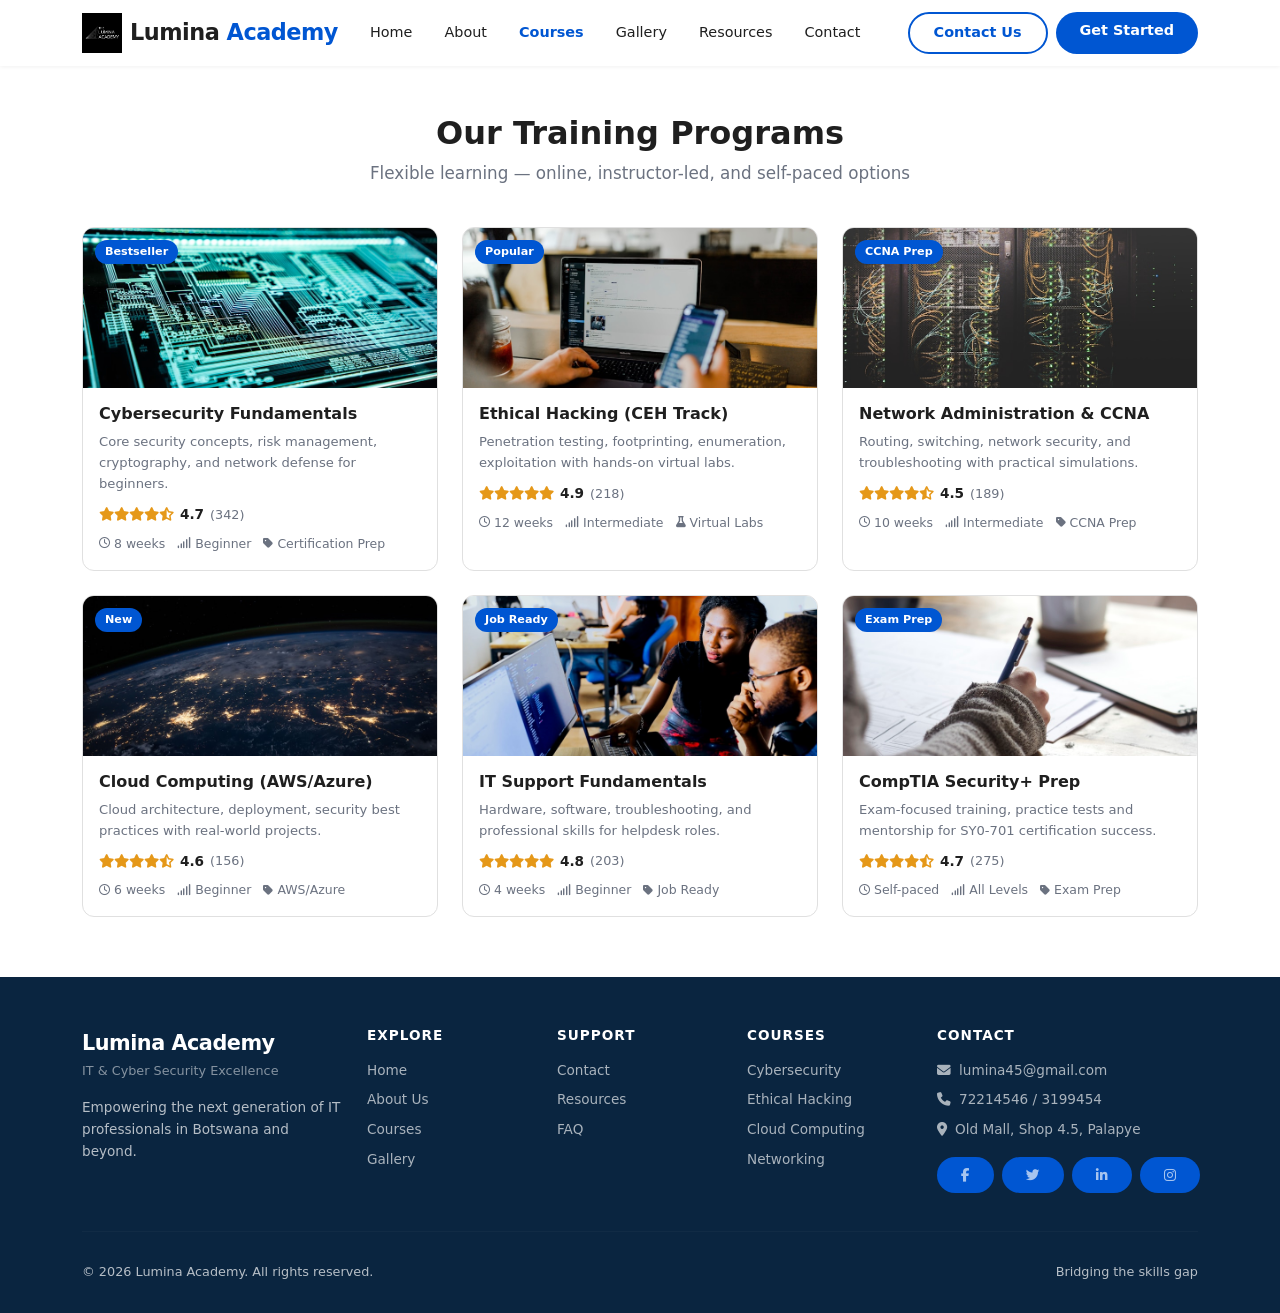
==== courses.html @ 288a31d2 "Initial commit - Lumina Academy website" ====
<!DOCTYPE html>
<html lang="en">
<head>
  <meta charset="UTF-8">
  <meta name="viewport" content="width=device-width, initial-scale=1.0">
  <title>Courses | Lumina Academy</title>
  <link rel="icon" type="image/x-icon" href="images/logo.jpg">
  <link href="https://cdn.jsdelivr.net/npm/bootstrap@5.3.0/dist/css/bootstrap.min.css" rel="stylesheet">
  <link rel="stylesheet" href="https://cdnjs.cloudflare.com/ajax/libs/font-awesome/6.4.0/css/all.min.css">
  <link rel="stylesheet" href="style.css">
</head>
<body>

<nav class="navbar navbar-expand-lg navbar-coursera sticky-top">
  <div class="container">
    <a class="navbar-brand d-flex align-items-center gap-2" href="index.html">
      <img src="images/logo.jpg" alt="Lumina">
      <span>Lumina <span style="color:var(--primary)">Academy</span></span>
    </a>
    <button class="navbar-toggler border-0" type="button" data-bs-toggle="collapse" data-bs-target="#navC">
      <span class="navbar-toggler-icon"></span>
    </button>
    <div class="collapse navbar-collapse" id="navC">
      <ul class="navbar-nav me-auto">
        <li class="nav-item"><a class="nav-link" href="index.html">Home</a></li>
        <li class="nav-item"><a class="nav-link" href="about.html">About</a></li>
        <li class="nav-item"><a class="nav-link active" href="courses.html">Courses</a></li>
        <li class="nav-item"><a class="nav-link" href="gallery.html">Gallery</a></li>
        <li class="nav-item"><a class="nav-link" href="resources.html">Resources</a></li>
        <li class="nav-item"><a class="nav-link" href="contact.html">Contact</a></li>
      </ul>
      <div class="d-flex gap-2">
        <a href="contact.html" class="btn btn-outline-coursera btn-sm">Contact Us</a>
        <a href="courses.html" class="btn btn-coursera btn-sm">Get Started</a>
      </div>
    </div>
  </div>
</nav>

<section class="container my-5">
  <div class="section-header">
    <h2>Our Training Programs</h2>
    <p>Flexible learning — online, instructor-led, and self-paced options</p>
  </div>

  <div class="row g-4">
    <div class="col-lg-4 col-md-6">
      <div class="course-card-coursera">
        <div class="thumb">
          <img src="images/course-cyber.jpg" alt="Cybersecurity">
          <span class="badge-top">Bestseller</span>
        </div>
        <div class="body">
          <h5>Cybersecurity Fundamentals</h5>
          <p>Core security concepts, risk management, cryptography, and network defense for beginners.</p>
          <div class="rating">
            <span class="stars"><i class="fas fa-star"></i><i class="fas fa-star"></i><i class="fas fa-star"></i><i class="fas fa-star"></i><i class="fas fa-star-half-alt"></i></span>
            <span class="score">4.7</span>
            <span class="count">(342)</span>
          </div>
          <div class="meta">
            <span><i class="far fa-clock"></i> 8 weeks</span>
            <span><i class="fas fa-signal"></i> Beginner</span>
            <span><i class="fas fa-tag"></i> Certification Prep</span>
          </div>
        </div>
      </div>
    </div>
    <div class="col-lg-4 col-md-6">
      <div class="course-card-coursera">
        <div class="thumb">
          <img src="images/course-hacking.jpg" alt="Ethical Hacking">
          <span class="badge-top">Popular</span>
        </div>
        <div class="body">
          <h5>Ethical Hacking (CEH Track)</h5>
          <p>Penetration testing, footprinting, enumeration, exploitation with hands-on virtual labs.</p>
          <div class="rating">
            <span class="stars"><i class="fas fa-star"></i><i class="fas fa-star"></i><i class="fas fa-star"></i><i class="fas fa-star"></i><i class="fas fa-star"></i></span>
            <span class="score">4.9</span>
            <span class="count">(218)</span>
          </div>
          <div class="meta">
            <span><i class="far fa-clock"></i> 12 weeks</span>
            <span><i class="fas fa-signal"></i> Intermediate</span>
            <span><i class="fas fa-flask"></i> Virtual Labs</span>
          </div>
        </div>
      </div>
    </div>
    <div class="col-lg-4 col-md-6">
      <div class="course-card-coursera">
        <div class="thumb">
          <img src="images/course-network.jpg" alt="Network Administration">
          <span class="badge-top">CCNA Prep</span>
        </div>
        <div class="body">
          <h5>Network Administration & CCNA</h5>
          <p>Routing, switching, network security, and troubleshooting with practical simulations.</p>
          <div class="rating">
            <span class="stars"><i class="fas fa-star"></i><i class="fas fa-star"></i><i class="fas fa-star"></i><i class="fas fa-star"></i><i class="fas fa-star-half-alt"></i></span>
            <span class="score">4.5</span>
            <span class="count">(189)</span>
          </div>
          <div class="meta">
            <span><i class="far fa-clock"></i> 10 weeks</span>
            <span><i class="fas fa-signal"></i> Intermediate</span>
            <span><i class="fas fa-tag"></i> CCNA Prep</span>
          </div>
        </div>
      </div>
    </div>
    <div class="col-lg-4 col-md-6">
      <div class="course-card-coursera">
        <div class="thumb">
          <img src="images/course-cloud.jpg" alt="Cloud Computing">
          <span class="badge-top">New</span>
        </div>
        <div class="body">
          <h5>Cloud Computing (AWS/Azure)</h5>
          <p>Cloud architecture, deployment, security best practices with real-world projects.</p>
          <div class="rating">
            <span class="stars"><i class="fas fa-star"></i><i class="fas fa-star"></i><i class="fas fa-star"></i><i class="fas fa-star"></i><i class="fas fa-star-half-alt"></i></span>
            <span class="score">4.6</span>
            <span class="count">(156)</span>
          </div>
          <div class="meta">
            <span><i class="far fa-clock"></i> 6 weeks</span>
            <span><i class="fas fa-signal"></i> Beginner</span>
            <span><i class="fas fa-tag"></i> AWS/Azure</span>
          </div>
        </div>
      </div>
    </div>
    <div class="col-lg-4 col-md-6">
      <div class="course-card-coursera">
        <div class="thumb">
          <img src="images/course-it.jpg" alt="IT Support">
          <span class="badge-top">Job Ready</span>
        </div>
        <div class="body">
          <h5>IT Support Fundamentals</h5>
          <p>Hardware, software, troubleshooting, and professional skills for helpdesk roles.</p>
          <div class="rating">
            <span class="stars"><i class="fas fa-star"></i><i class="fas fa-star"></i><i class="fas fa-star"></i><i class="fas fa-star"></i><i class="fas fa-star"></i></span>
            <span class="score">4.8</span>
            <span class="count">(203)</span>
          </div>
          <div class="meta">
            <span><i class="far fa-clock"></i> 4 weeks</span>
            <span><i class="fas fa-signal"></i> Beginner</span>
            <span><i class="fas fa-tag"></i> Job Ready</span>
          </div>
        </div>
      </div>
    </div>
    <div class="col-lg-4 col-md-6">
      <div class="course-card-coursera">
        <div class="thumb">
          <img src="images/course-comptia.jpg" alt="CompTIA Security+">
          <span class="badge-top">Exam Prep</span>
        </div>
        <div class="body">
          <h5>CompTIA Security+ Prep</h5>
          <p>Exam-focused training, practice tests and mentorship for SY0-701 certification success.</p>
          <div class="rating">
            <span class="stars"><i class="fas fa-star"></i><i class="fas fa-star"></i><i class="fas fa-star"></i><i class="fas fa-star"></i><i class="fas fa-star-half-alt"></i></span>
            <span class="score">4.7</span>
            <span class="count">(275)</span>
          </div>
          <div class="meta">
            <span><i class="far fa-clock"></i> Self-paced</span>
            <span><i class="fas fa-signal"></i> All Levels</span>
            <span><i class="fas fa-tag"></i> Exam Prep</span>
          </div>
        </div>
      </div>
    </div>
  </div>
</section>

<footer class="footer-coursera">
  <div class="container">
    <div class="row g-4">
      <div class="col-lg-3">
        <div class="brand-footer">Lumina Academy <small>IT & Cyber Security Excellence</small></div>
        <p class="mt-3" style="font-size:0.85rem;">Empowering the next generation of IT professionals in Botswana and beyond.</p>
      </div>
      <div class="col-6 col-lg-2">
        <h6>Explore</h6>
        <a href="index.html">Home</a>
        <a href="about.html">About Us</a>
        <a href="courses.html">Courses</a>
        <a href="gallery.html">Gallery</a>
      </div>
      <div class="col-6 col-lg-2">
        <h6>Support</h6>
        <a href="contact.html">Contact</a>
        <a href="resources.html">Resources</a>
        <a href="about.html">FAQ</a>
      </div>
      <div class="col-6 col-lg-2">
        <h6>Courses</h6>
        <a href="courses.html">Cybersecurity</a>
        <a href="courses.html">Ethical Hacking</a>
        <a href="courses.html">Cloud Computing</a>
        <a href="courses.html">Networking</a>
      </div>
      <div class="col-6 col-lg-3">
        <h6>Contact</h6>
        <a href="#"><i class="fas fa-envelope me-2"></i>lumina45@gmail.com</a>
        <a href="#"><i class="fas fa-phone me-2"></i>72214546 / 3199454</a>
        <a href="#"><i class="fas fa-map-marker-alt me-2"></i>Old Mall, Shop 4.5, Palapye</a>
        <div class="mt-3 d-flex gap-2">
          <a href="#" class="btn btn-coursera btn-sm"><i class="fab fa-facebook-f"></i></a>
          <a href="#" class="btn btn-coursera btn-sm"><i class="fab fa-twitter"></i></a>
          <a href="#" class="btn btn-coursera btn-sm"><i class="fab fa-linkedin-in"></i></a>
          <a href="#" class="btn btn-coursera btn-sm"><i class="fab fa-instagram"></i></a>
        </div>
      </div>
    </div>
    <hr>
    <div class="bottom">
      <small>&copy; 2026 Lumina Academy. All rights reserved.</small>
      <small>Bridging the skills gap</small>
    </div>
  </div>
</footer>

<script src="https://cdn.jsdelivr.net/npm/bootstrap@5.3.0/dist/js/bootstrap.bundle.min.js"></script>
</body>
</html>
---- style.css ----
/* === COURSERA-INSPIRED THEME === */
:root {
  --primary: #0056d2;
  --primary-dark: #003d99;
  --primary-light: #e8f0fe;
  --dark: #1f1f1f;
  --gray: #6b7280;
  --light-gray: #f5f5f5;
  --border: #e0e0e0;
  --white: #ffffff;
  --success: #059669;
  --star: #e59819;
  --font: 'Segoe UI', system-ui, -apple-system, sans-serif;
  --shadow: 0 2px 8px rgba(0,0,0,0.08);
  --shadow-hover: 0 8px 30px rgba(0,0,0,0.12);
  --radius: 12px;
}

* { margin: 0; padding: 0; box-sizing: border-box; }

body {
  font-family: var(--font);
  background: var(--white);
  color: var(--dark);
  line-height: 1.6;
}

/* === NAVBAR === */
.navbar-coursera {
  background: var(--white) !important;
  box-shadow: 0 1px 4px rgba(0,0,0,0.06);
  padding: 0.5rem 0;
}
.navbar-coursera .navbar-brand {
  font-weight: 800;
  font-size: 1.4rem;
  color: var(--dark);
  letter-spacing: -0.5px;
}
.navbar-coursera .navbar-brand img {
  height: 40px;
  width: 40px;
  object-fit: cover;
  border-radius: 0;
}
.navbar-coursera .nav-link {
  color: var(--dark) !important;
  font-weight: 500;
  font-size: 0.9rem;
  padding: 0.5rem 1rem !important;
  transition: color 0.2s;
}
.navbar-coursera .nav-link:hover,
.navbar-coursera .nav-link.active {
  color: var(--primary) !important;
}
.navbar-coursera .nav-link.active {
  font-weight: 700;
}
.btn-coursera {
  background: var(--primary);
  color: white;
  border: none;
  font-weight: 600;
  padding: 0.5rem 1.5rem;
  border-radius: 40px;
  font-size: 0.9rem;
  transition: background 0.2s;
}
.btn-coursera:hover {
  background: var(--primary-dark);
  color: white;
}
.btn-outline-coursera {
  background: transparent;
  color: var(--primary);
  border: 2px solid var(--primary);
  font-weight: 600;
  padding: 0.5rem 1.5rem;
  border-radius: 40px;
  font-size: 0.9rem;
}
.btn-outline-coursera:hover {
  background: var(--primary);
  color: white;
}

/* === HERO === */
.hero-coursera {
  background: linear-gradient(135deg, #0a2540 0%, #1a3a5c 50%, #0d47a1 100%);
  color: white;
  padding: 80px 0;
  position: relative;
  overflow: hidden;
}
.hero-coursera::after {
  content: '';
  position: absolute;
  right: -100px;
  top: -100px;
  width: 500px;
  height: 500px;
  border-radius: 50%;
  background: rgba(255,255,255,0.03);
}
.hero-coursera h1 {
  font-weight: 800;
  font-size: 2.8rem;
  line-height: 1.2;
  letter-spacing: -1px;
}
.hero-coursera p {
  font-size: 1.15rem;
  opacity: 0.9;
  max-width: 600px;
}
.hero-search {
  max-width: 550px;
  position: relative;
}
.hero-search input {
  width: 100%;
  padding: 16px 20px;
  border-radius: 40px;
  border: none;
  font-size: 1rem;
  padding-right: 140px;
  box-shadow: 0 4px 20px rgba(0,0,0,0.15);
}
.hero-search .btn {
  position: absolute;
  right: 6px;
  top: 6px;
  padding: 10px 28px;
  border-radius: 40px;
  font-weight: 600;
}
.hero-trust {
  display: flex;
  align-items: center;
  gap: 30px;
  margin-top: 40px;
  flex-wrap: wrap;
}
.hero-trust small {
  opacity: 0.6;
  font-size: 0.8rem;
  text-transform: uppercase;
  letter-spacing: 1px;
}
.hero-trust .logos {
  display: flex;
  gap: 24px;
  align-items: center;
  color: rgba(255,255,255,0.5);
  font-weight: 600;
  font-size: 0.85rem;
}

/* === SECTION HEADERS === */
.section-header {
  text-align: center;
  margin-bottom: 40px;
}
.section-header h2 {
  font-weight: 700;
  font-size: 2rem;
  color: var(--dark);
}
.section-header p {
  color: var(--gray);
  font-size: 1.05rem;
}

/* === CATEGORY CARDS === */
.category-card {
  background: white;
  border: 1px solid var(--border);
  border-radius: var(--radius);
  padding: 28px 20px;
  text-align: center;
  transition: all 0.3s;
  cursor: pointer;
  text-decoration: none;
  display: block;
  color: var(--dark);
}
.category-card:hover {
  box-shadow: var(--shadow-hover);
  transform: translateY(-3px);
  border-color: var(--primary);
  color: var(--dark);
}
.category-card .icon {
  width: 56px;
  height: 56px;
  background: var(--primary-light);
  border-radius: 50%;
  display: flex;
  align-items: center;
  justify-content: center;
  margin: 0 auto 12px;
  font-size: 24px;
  color: var(--primary);
}
.category-card h6 {
  font-weight: 600;
  font-size: 0.95rem;
  margin-bottom: 4px;
}
.category-card small {
  color: var(--gray);
  font-size: 0.8rem;
}

/* === COURSE CARDS (Coursera style) === */
.course-card-coursera {
  background: white;
  border: 1px solid var(--border);
  border-radius: var(--radius);
  overflow: hidden;
  transition: all 0.3s;
  height: 100%;
}
.course-card-coursera:hover {
  box-shadow: var(--shadow-hover);
  transform: translateY(-4px);
}
.course-card-coursera .thumb {
  position: relative;
  height: 160px;
  overflow: hidden;
}
.course-card-coursera .thumb img {
  width: 100%;
  height: 100%;
  object-fit: cover;
  transition: transform 0.4s;
}
.course-card-coursera:hover .thumb img {
  transform: scale(1.05);
}
.course-card-coursera .thumb .badge-top {
  position: absolute;
  top: 12px;
  left: 12px;
  background: var(--primary);
  color: white;
  font-size: 0.7rem;
  padding: 3px 10px;
  border-radius: 20px;
  font-weight: 600;
}
.course-card-coursera .body {
  padding: 16px;
}
.course-card-coursera .body .partner {
  font-size: 0.75rem;
  color: var(--gray);
  font-weight: 500;
  margin-bottom: 4px;
}
.course-card-coursera .body h5 {
  font-weight: 700;
  font-size: 1rem;
  margin-bottom: 6px;
  line-height: 1.3;
}
.course-card-coursera .body p {
  font-size: 0.82rem;
  color: var(--gray);
  margin-bottom: 10px;
}
.course-card-coursera .rating {
  display: flex;
  align-items: center;
  gap: 6px;
  margin-bottom: 8px;
}
.course-card-coursera .rating .stars {
  color: var(--star);
  font-size: 0.85rem;
}
.course-card-coursera .rating .score {
  font-weight: 700;
  font-size: 0.85rem;
  color: var(--dark);
}
.course-card-coursera .rating .count {
  font-size: 0.8rem;
  color: var(--gray);
}
.course-card-coursera .meta {
  display: flex;
  gap: 12px;
  font-size: 0.78rem;
  color: var(--gray);
}
.course-card-coursera .meta span {
  display: flex;
  align-items: center;
  gap: 4px;
}
.course-card-coursera .meta i {
  font-size: 0.7rem;
}

/* === ABOUT PAGE === */
.about-coursera {
  max-width: 900px;
  margin: 0 auto;
}
.about-coursera h2 {
  font-weight: 700;
  font-size: 1.8rem;
  margin-bottom: 20px;
}
.about-coursera .lead {
  font-size: 1.1rem;
  color: var(--gray);
}
.mission-coursera {
  background: var(--primary-light);
  border-radius: var(--radius);
  padding: 30px;
  margin: 30px 0;
  border-left: 4px solid var(--primary);
}
.mission-coursera h3 {
  color: var(--primary);
  font-weight: 700;
  margin-bottom: 8px;
}
.value-card-coursera {
  background: white;
  border: 1px solid var(--border);
  border-radius: var(--radius);
  padding: 28px 20px;
  text-align: center;
  transition: all 0.3s;
}
.value-card-coursera:hover {
  box-shadow: var(--shadow-hover);
  transform: translateY(-3px);
}
.value-card-coursera i {
  font-size: 32px;
  color: var(--primary);
  margin-bottom: 12px;
}
.value-card-coursera h5 {
  font-weight: 700;
  font-size: 1rem;
}
.value-card-coursera p {
  font-size: 0.85rem;
  color: var(--gray);
}

/* === GALLERY === */
.gallery-coursera .item {
  border-radius: var(--radius);
  overflow: hidden;
  position: relative;
  cursor: pointer;
  border: 1px solid var(--border);
}
.gallery-coursera .item img {
  width: 100%;
  height: 220px;
  object-fit: cover;
  display: block;
  transition: transform 0.4s;
}
.gallery-coursera .item:hover img {
  transform: scale(1.08);
}
.gallery-coursera .item .overlay {
  position: absolute;
  bottom: 0;
  left: 0;
  right: 0;
  background: linear-gradient(transparent, rgba(0,0,0,0.8));
  padding: 20px;
  color: white;
}
.gallery-coursera .item .overlay h6 {
  font-weight: 700;
  margin-bottom: 2px;
}
.gallery-coursera .item .overlay small {
  opacity: 0.85;
}

/* === RESOURCES === */
.resource-card-coursera {
  background: white;
  border: 1px solid var(--border);
  border-radius: var(--radius);
  padding: 24px;
  height: 100%;
  transition: all 0.3s;
}
.resource-card-coursera:hover {
  box-shadow: var(--shadow-hover);
  transform: translateY(-3px);
}
.resource-card-coursera h4 {
  font-weight: 700;
  font-size: 1.1rem;
  color: var(--dark);
  margin-bottom: 16px;
}
.resource-card-coursera h4 i {
  color: var(--primary);
  margin-right: 8px;
}
.resource-card-coursera ul {
  list-style: none;
  padding: 0;
}
.resource-card-coursera li {
  padding: 8px 0;
  border-bottom: 1px solid var(--border);
}
.resource-card-coursera li:last-child {
  border-bottom: none;
}
.resource-card-coursera a {
  text-decoration: none;
  color: var(--dark);
  font-size: 0.9rem;
  font-weight: 500;
  display: flex;
  align-items: center;
  gap: 8px;
  transition: color 0.2s;
}
.resource-card-coursera a i {
  color: var(--primary);
  font-size: 0.85rem;
  width: 16px;
}
.resource-card-coursera a:hover {
  color: var(--primary);
}

/* === CONTACT === */
.contact-coursera .info-card {
  background: var(--primary-light);
  border-radius: var(--radius);
  padding: 30px;
  height: 100%;
}
.contact-coursera .info-card h4 {
  font-weight: 700;
  margin-bottom: 20px;
}
.contact-coursera .info-item {
  display: flex;
  gap: 12px;
  margin-bottom: 18px;
}
.contact-coursera .info-item i {
  color: var(--primary);
  font-size: 1.1rem;
  width: 20px;
  margin-top: 3px;
}
.contact-coursera .info-item strong {
  display: block;
  font-size: 0.85rem;
}
.contact-coursera .info-item span {
  font-size: 0.9rem;
  color: var(--gray);
}
.contact-coursera .form-card {
  background: white;
  border: 1px solid var(--border);
  border-radius: var(--radius);
  padding: 30px;
}
.contact-coursera .form-card h4 {
  font-weight: 700;
  margin-bottom: 20px;
}
.contact-coursera .form-control, .contact-coursera .form-select {
  border: 2px solid var(--border);
  border-radius: 8px;
  padding: 12px 16px;
  font-size: 0.9rem;
}
.contact-coursera .form-control:focus, .contact-coursera .form-select:focus {
  border-color: var(--primary);
  box-shadow: 0 0 0 3px rgba(0,86,210,0.1);
}

/* === FOOTER (Coursera style) === */
.footer-coursera {
  background: #0a2540;
  color: rgba(255,255,255,0.7);
  padding: 50px 0 30px;
  margin-top: 60px;
}
.footer-coursera h6 {
  color: white;
  font-weight: 700;
  font-size: 0.85rem;
  text-transform: uppercase;
  letter-spacing: 1px;
  margin-bottom: 16px;
}
.footer-coursera a {
  color: rgba(255,255,255,0.65);
  text-decoration: none;
  font-size: 0.85rem;
  display: block;
  margin-bottom: 8px;
  transition: color 0.2s;
}
.footer-coursera a:hover {
  color: white;
}
.footer-coursera .brand-footer {
  font-weight: 800;
  font-size: 1.3rem;
  color: white;
  letter-spacing: -0.5px;
}
.footer-coursera .brand-footer small {
  font-weight: 400;
  font-size: 0.8rem;
  color: rgba(255,255,255,0.5);
  display: block;
  letter-spacing: 0;
}
.footer-coursera hr {
  border-color: rgba(255,255,255,0.1);
  margin: 30px 0;
}
.footer-coursera .bottom {
  display: flex;
  justify-content: space-between;
  align-items: center;
  flex-wrap: wrap;
  gap: 10px;
}
.footer-coursera .bottom small {
  font-size: 0.8rem;
}

/* === TESTIMONIALS === */
.testimonial-card {
  background: white;
  border: 1px solid var(--border);
  border-radius: var(--radius);
  padding: 28px;
  transition: all 0.3s;
}
.testimonial-card:hover {
  box-shadow: var(--shadow-hover);
}
.testimonial-card .quote {
  font-size: 0.9rem;
  color: var(--gray);
  font-style: italic;
  margin-bottom: 16px;
  line-height: 1.6;
}
.testimonial-card .author {
  display: flex;
  align-items: center;
  gap: 12px;
}
.testimonial-card .author .avatar {
  width: 44px;
  height: 44px;
  border-radius: 50%;
  background: var(--primary-light);
  display: flex;
  align-items: center;
  justify-content: center;
  color: var(--primary);
  font-weight: 700;
  font-size: 1.1rem;
}
.testimonial-card .author strong {
  font-size: 0.9rem;
  display: block;
}
.testimonial-card .author small {
  color: var(--gray);
  font-size: 0.8rem;
}

/* === RESPONSIVE === */
@media (max-width: 768px) {
  .hero-coursera h1 { font-size: 2rem; }
  .hero-coursera { padding: 50px 0; }
  .hero-search input { padding-right: 20px; }
  .hero-search .btn { position: relative; right: auto; top: auto; width: 100%; margin-top: 10px; }
  .hero-trust { flex-direction: column; align-items: flex-start; }
  .section-header h2 { font-size: 1.5rem; }
  .footer-coursera .bottom { flex-direction: column; text-align: center; }
}
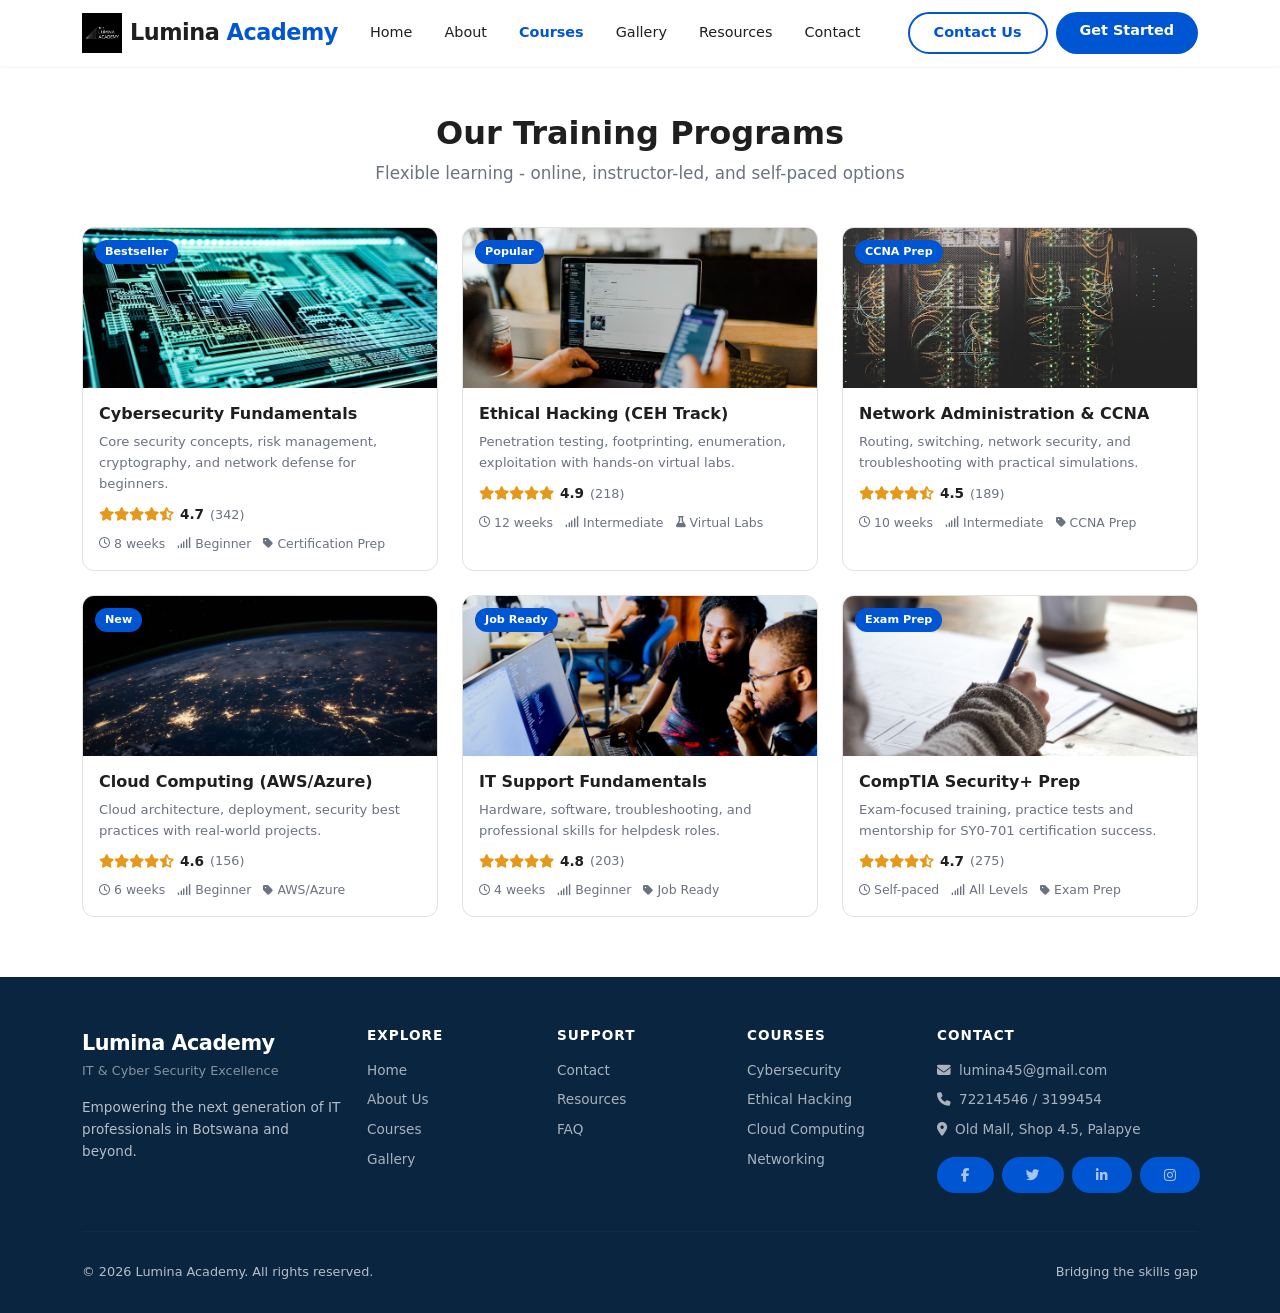
==== commit fe9c218a: "Update courses.html" ====
--- a/courses.html
+++ b/courses.html
@@ -40,7 +40,7 @@
 <section class="container my-5">
   <div class="section-header">
     <h2>Our Training Programs</h2>
-    <p>Flexible learning — online, instructor-led, and self-paced options</p>
+    <p>Flexible learning - online, instructor-led, and self-paced options</p>
   </div>
 
   <div class="row g-4">
--- a/style.css
+++ b/style.css
@@ -595,12 +595,100 @@
 }
 
 /* === RESPONSIVE === */
+
+/* Large tablets / small desktops */
+@media (max-width: 992px) {
+  .hero-coursera h1 { font-size: 2.4rem; }
+  .navbar-coursera .navbar-brand { font-size: 1.1rem; }
+  .navbar-coursera .navbar-brand img { height: 34px; width: 34px; }
+  .footer-coursera .col-lg-3:first-child { margin-bottom: 20px; }
+}
+
+/* Tablets */
 @media (max-width: 768px) {
-  .hero-coursera h1 { font-size: 2rem; }
   .hero-coursera { padding: 50px 0; }
-  .hero-search input { padding-right: 20px; }
-  .hero-search .btn { position: relative; right: auto; top: auto; width: 100%; margin-top: 10px; }
-  .hero-trust { flex-direction: column; align-items: flex-start; }
+  .hero-coursera h1 { font-size: 1.8rem; letter-spacing: 0; }
+  .hero-coursera p { font-size: 1rem; }
+  .hero-search input { padding-right: 20px; font-size: 0.95rem; padding: 14px 16px; }
+  .hero-search .btn { position: relative; right: auto; top: auto; width: 100%; margin-top: 8px; border-radius: 40px; }
+  .hero-trust { flex-direction: column; align-items: flex-start; gap: 10px; }
+  .hero-trust .logos { font-size: 0.8rem; gap: 16px; }
   .section-header h2 { font-size: 1.5rem; }
+  .section-header p { font-size: 0.95rem; }
+  .section-header { margin-bottom: 28px; }
+  .course-card-coursera .thumb { height: 140px; }
+  .course-card-coursera .meta { flex-wrap: wrap; gap: 6px; }
+  .gallery-coursera .item img { height: 180px; }
+  .about-coursera h2 { font-size: 1.5rem; }
+  .mission-coursera { padding: 20px; }
+  .contact-coursera .info-card,
+  .contact-coursera .form-card { padding: 20px; }
+  .contact-coursera .form-control { font-size: 16px; }
+  .resource-card-coursera { padding: 18px; }
+  .testimonial-card { padding: 20px; }
+  .footer-coursera { padding: 36px 0 24px; }
   .footer-coursera .bottom { flex-direction: column; text-align: center; }
-}
+  .navbar-coursera .navbar-brand { font-size: 1rem; }
+  .navbar-coursera .navbar-brand img { height: 30px; width: 30px; }
+  .navbar-coursera .nav-link { padding: 0.5rem 0 !important; border-bottom: 1px solid #f0f0f0; }
+  .navbar-coursera .navbar-collapse .d-flex { flex-direction: column; gap: 8px; margin-top: 10px; }
+  .navbar-coursera .navbar-collapse .d-flex .btn { width: 100%; text-align: center; }
+}
+
+/* Phones */
+@media (max-width: 576px) {
+  .hero-coursera { padding: 36px 0; }
+  .hero-coursera h1 { font-size: 1.5rem; }
+  .hero-coursera p { font-size: 0.92rem; }
+  .hero-trust { margin-top: 24px; }
+  .hero-trust small { font-size: 0.7rem; }
+  .section-header h2 { font-size: 1.3rem; }
+  .category-card { padding: 20px 12px; }
+  .category-card .icon { width: 44px; height: 44px; font-size: 18px; }
+  .category-card h6 { font-size: 0.8rem; }
+  .category-card small { font-size: 0.7rem; }
+  .course-card-coursera .body { padding: 12px; }
+  .course-card-coursera .body h5 { font-size: 0.92rem; }
+  .course-card-coursera .body p { font-size: 0.78rem; }
+  .course-card-coursera .rating .stars { font-size: 0.75rem; }
+  .course-card-coursera .rating .score { font-size: 0.78rem; }
+  .course-card-coursera .rating .count { font-size: 0.72rem; }
+  .course-card-coursera .meta { font-size: 0.72rem; }
+  .course-card-coursera .thumb { height: 120px; }
+  .course-card-coursera .thumb .badge-top { font-size: 0.6rem; padding: 2px 8px; top: 8px; left: 8px; }
+  .gallery-coursera .item img { height: 160px; }
+  .gallery-coursera .item .overlay { padding: 12px; }
+  .gallery-coursera .item .overlay h6 { font-size: 0.85rem; }
+  .gallery-coursera .item .overlay small { font-size: 0.72rem; }
+  .about-coursera h2 { font-size: 1.3rem; }
+  .about-coursera .lead { font-size: 0.95rem; }
+  .value-card-coursera { padding: 20px 12px; }
+  .value-card-coursera i { font-size: 26px; }
+  .value-card-coursera h5 { font-size: 0.85rem; }
+  .value-card-coursera p { font-size: 0.78rem; }
+  .resource-card-coursera h4 { font-size: 1rem; }
+  .resource-card-coursera a { font-size: 0.82rem; }
+  .resource-card-coursera li { padding: 6px 0; }
+  .testimonial-card .quote { font-size: 0.82rem; }
+  .testimonial-card .author strong { font-size: 0.82rem; }
+  .contact-coursera .info-item span { font-size: 0.82rem; }
+  .footer-coursera { padding: 28px 0 20px; }
+  .footer-coursera .brand-footer { font-size: 1.1rem; }
+  .footer-coursera h6 { font-size: 0.78rem; margin-bottom: 12px; }
+  .footer-coursera a { font-size: 0.8rem; }
+  main > .container { padding-left: 12px; padding-right: 12px; }
+}
+
+/* Small phones */
+@media (max-width: 400px) {
+  .hero-coursera h1 { font-size: 1.3rem; }
+  .hero-coursera .btn { font-size: 0.82rem; padding: 8px 16px; }
+  .section-header h2 { font-size: 1.15rem; }
+  .category-card { padding: 14px 8px; }
+  .category-card .icon { width: 38px; height: 38px; font-size: 16px; }
+  .course-card-coursera .thumb { height: 100px; }
+  .course-card-coursera .body { padding: 10px; }
+  .course-card-coursera .body h5 { font-size: 0.85rem; }
+  .gallery-coursera .item img { height: 140px; }
+  .footer-coursera .col-6 { width: 100%; }
+}
